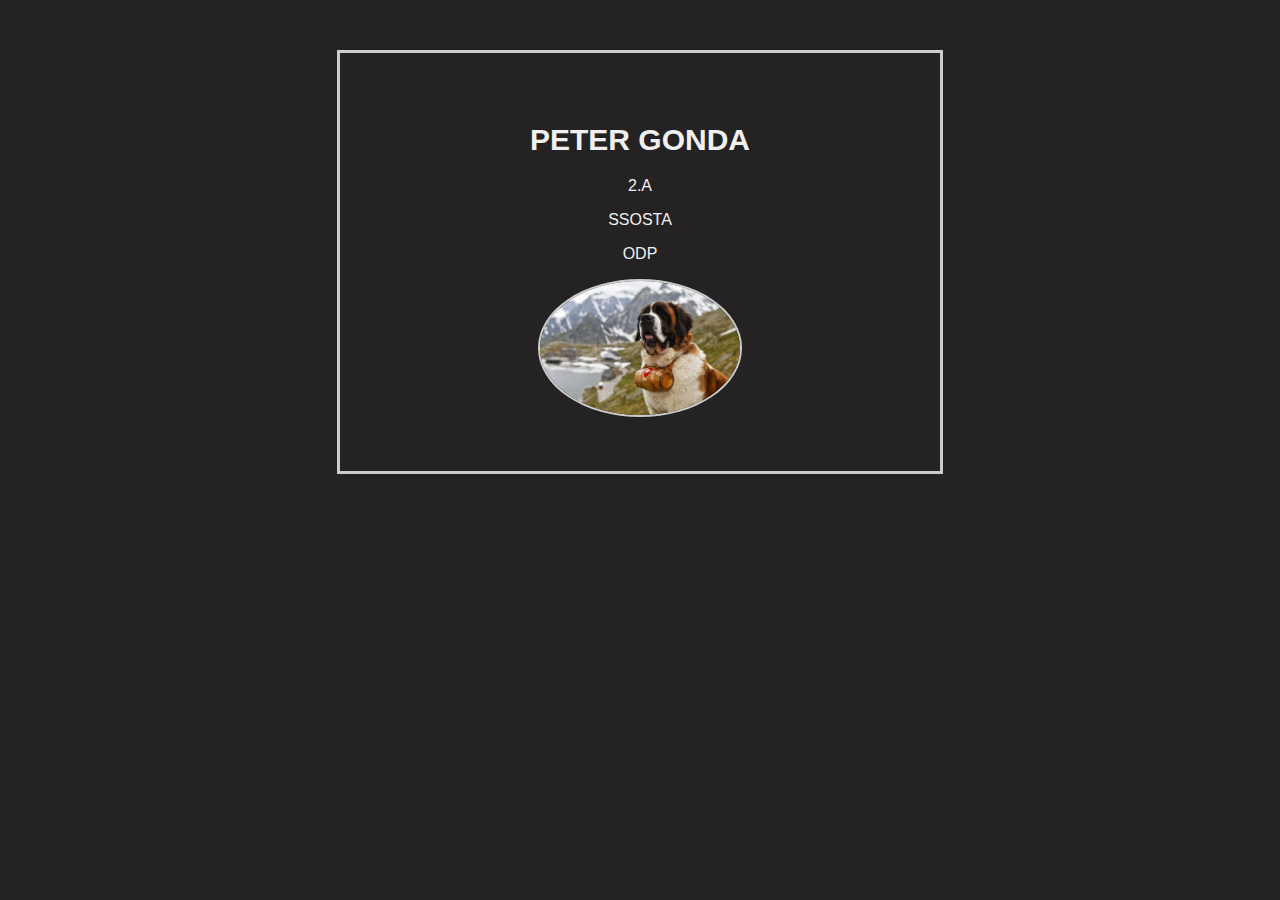
==== index.html @ 5d7754fa "Add files via upload" ====
<!DOCTYPE html>
<html lang="en">
<head>
    <meta charset="UTF-8">
    <meta http-equiv="X-UA-Compatible" content="IE=edge">
    <meta name="viewport" content="width=device-width, initial-scale=1.0">
    <title>HTML/CSS-Work001</title>
    <link rel="stylesheet" href="design.css">
</head>
<body>
    <article>
    <header>
    <h1><b>Peter Gonda</b></h1>
    </header>
    <div>
    <p class="para">2.A</p>
    <p class="para">SSOSTA</p>
    <p class="para">ODP</p>
    </div>
    <footer>
    <a href="https://www.youtube.com/watch?v=AGvy8ZR7xPo" target="_blank"><img src="bern1.jpg" alt="" class="foto"></a>
    </footer>
    </article>
</body>
</html>
---- design.css ----
body{
    color: rgb(240, 240, 240);
    background-color: rgb(36, 34, 34);
    font-family: Arial, Helvetica, sans-serif;
    text-align: center;
    /* background-image: url(bern1.jpg); */
}

article{
    border: 3px solid #ccc;
    margin: 50px auto;
    padding: 50px;
    max-width: 500px;
}

.foto{
    width: 200px;
    border-radius: 50%;
    border: 2px solid #ccc;
}

h1{
    font-size: 30px;
    font-weight: bold;
    text-transform: uppercase;
}

h1:hover{
    color: blueviolet; 
}

footer a:hover img{
    border-color: blueviolet;
}

.para:hover{
    color: blueviolet;
}
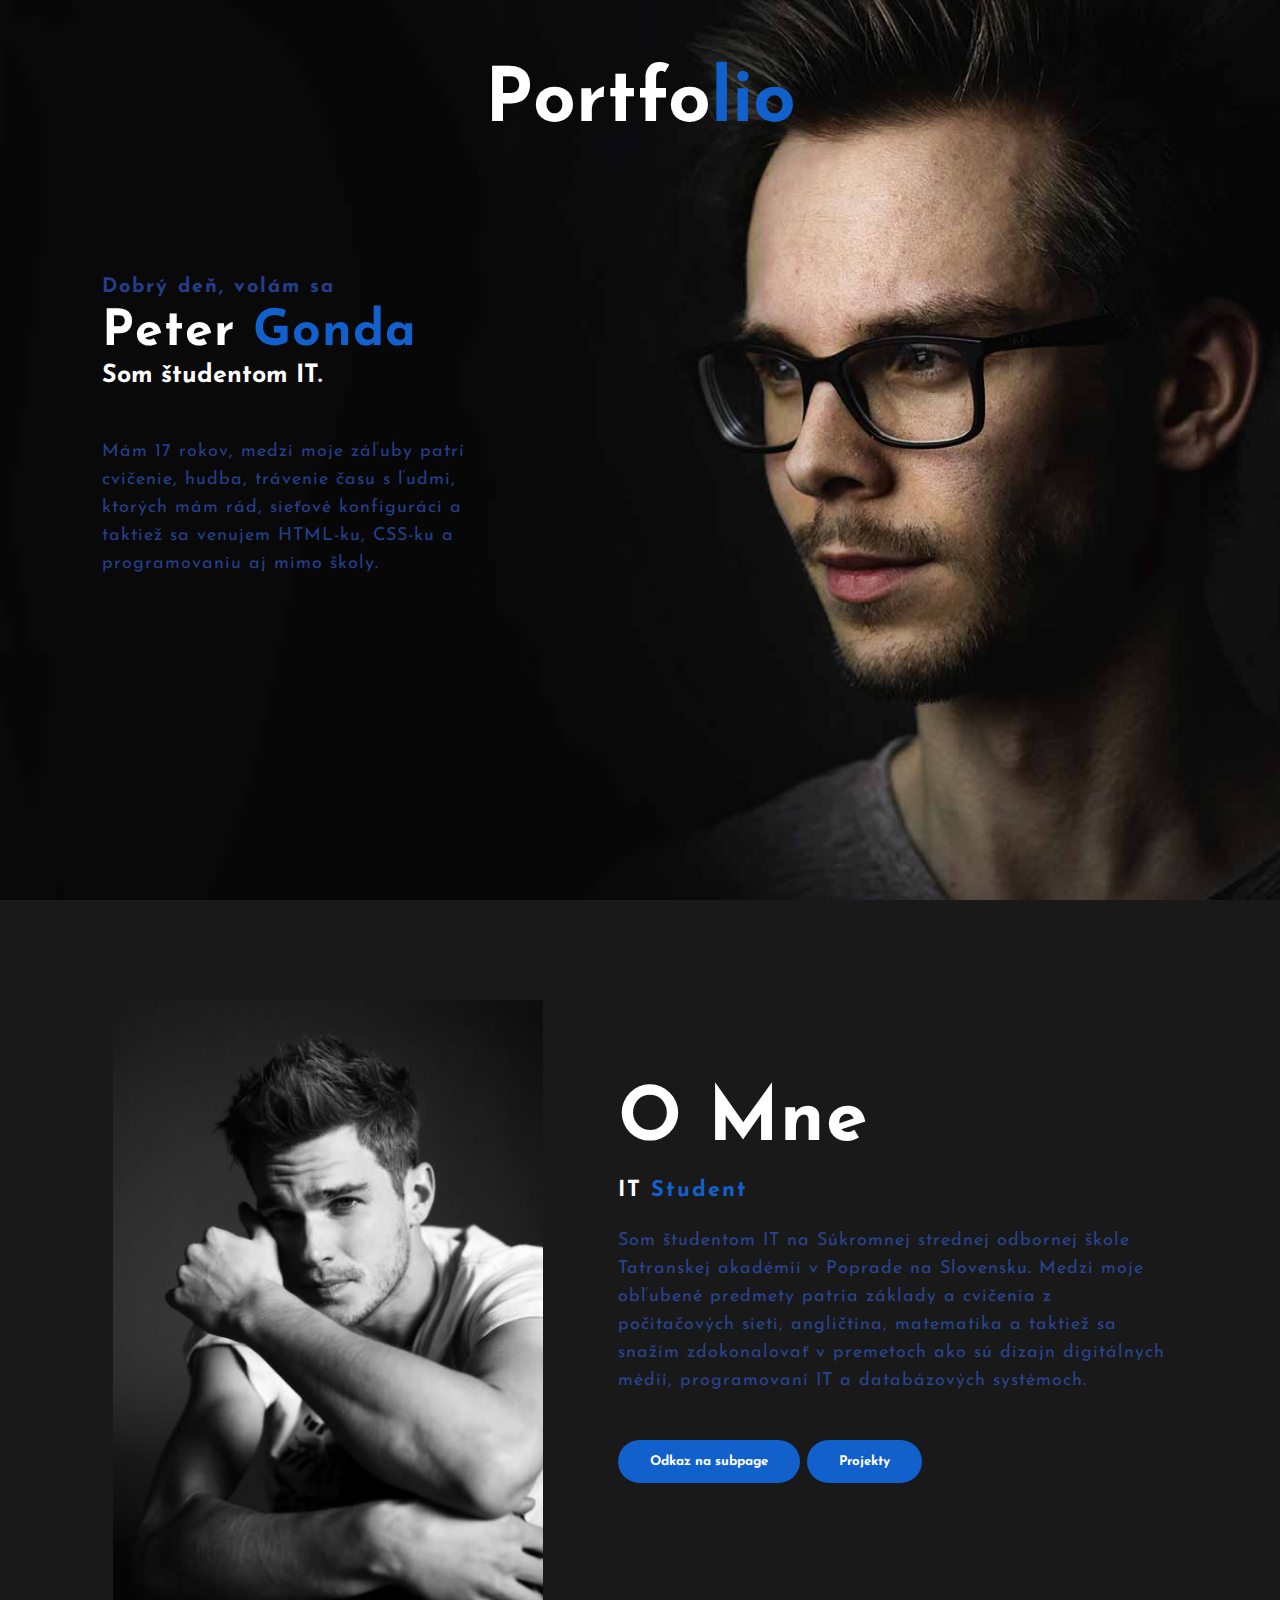
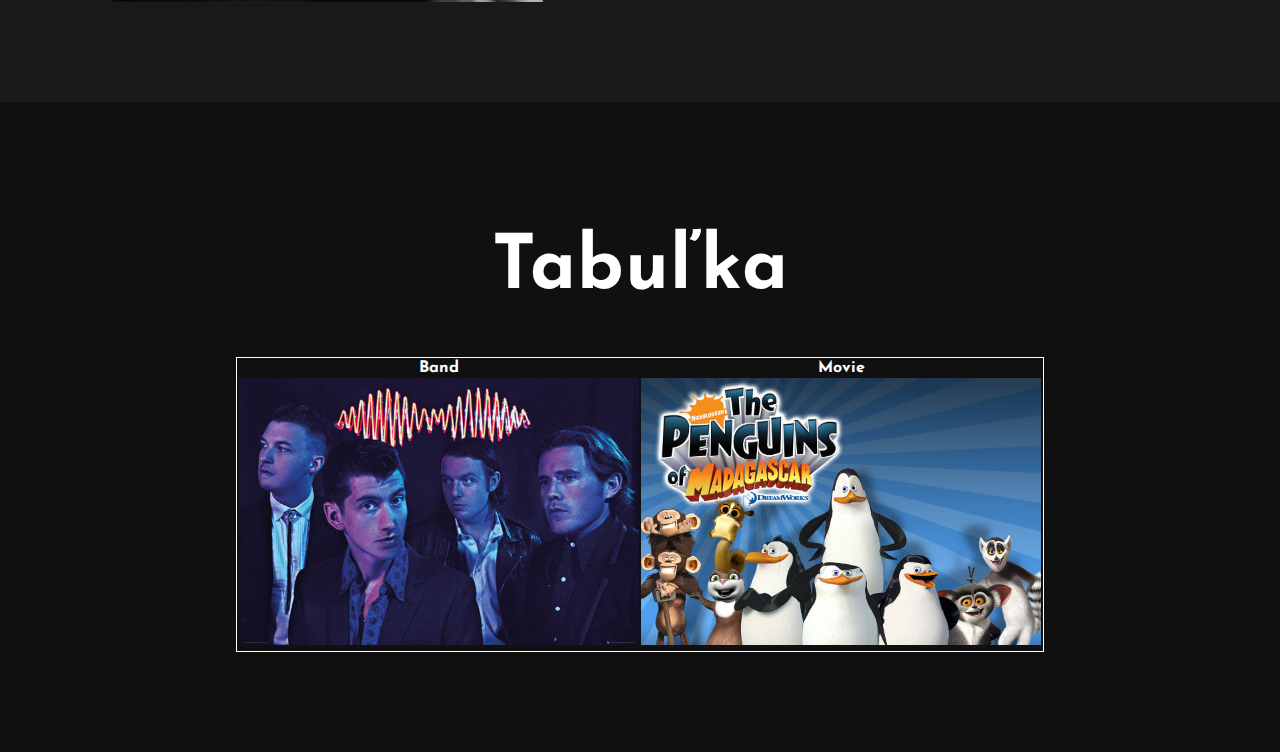
==== commit 7494ef2c: "commit" ====
--- a/index.html
+++ b/index.html
@@ -1,25 +1,73 @@
-<!DOCTYPE html>
-<html lang="en">
-<head>
-    <meta charset="UTF-8">
-    <meta http-equiv="X-UA-Compatible" content="IE=edge">
-    <meta name="viewport" content="width=device-width, initial-scale=1.0">
-    <title>HTML/CSS-Work001</title>
-    <link rel="stylesheet" href="design.css">
-</head>
-<body>
-    <article>
-    <header>
-    <h1><b>Peter Gonda</b></h1>
-    </header>
-    <div>
-    <p class="para">2.A</p>
-    <p class="para">SSOSTA</p>
-    <p class="para">ODP</p>
-    </div>
-    <footer>
-    <a href="https://www.youtube.com/watch?v=AGvy8ZR7xPo" target="_blank"><img src="bern1.jpg" alt="" class="foto"></a>
-    </footer>
-    </article>
-</body>
+<!DOCTYPE html>
+<html lang="en">
+<head>
+    <title>Portfolio</title>
+        <link rel="stylesheet" type="text/css" href="css/mystyle.css">
+
+        <link rel="preconnect" href="https://fonts.gstatic.com">
+    <link href="https://fonts.googleapis.com/css2?family=Josefin+Sans:ital,wght@0,100;0,200;0,300;0,400;0,500;0,600;0,700;1,100;1,200;1,300;1,400;1,500;1,600;1,700&display=swap" rel="stylesheet">
+
+    <link rel="stylesheet" href="https://cdnjs.cloudflare.com/ajax/libs/font-awesome/5.15.3/css/all.min.css" integrity="sha512-iBBXm8fW90+nuLcSKlbmrPcLa0OT92xO1BIsZ+ywDWZCvqsWgccV3gFoRBv0z+8dLJgyAHIhR35VZc2oM/gI1w==" crossorigin="anonymous" referrerpolicy="no-referrer" />
+
+    <meta charset="UTF-8">
+    <meta http-equiv="X-UA-Compatible" content="IE=edge">
+    <meta name="viewport" content="width=device-width, initial-scale=1.0">
+    
+</head>
+<body>
+    
+        <div class="hero">
+            <nav class="index-nav">
+                <h1 class="index-logo">Portfo<span>lio</span></h1>
+            </nav>
+    
+            <div class="content">
+                <h4>Dobrý deň, volám sa</h4>
+                <h2>Peter <span>Gonda</span></h2>
+                <h3>Som študentom IT.</h3>
+                <div class="top-page-text">
+                    <p>
+                        Mám 17 rokov, medzi moje záľuby patrí cvičenie, hudba, trávenie času s ľudmi, ktorých mám rád, sieťové konfiguráci a taktiež sa venujem HTML-ku, CSS-ku a programovaniu aj mimo školy.
+                    <p>
+                </div>
+            </div>
+        </div>
+    
+        <section class="about">
+            <div class="main">
+                <img src="img/portpic2.jpg">
+                <div class="about-text">
+                    <h2>O mne</h2>
+                    <h5>IT <span>student</span></h5>
+                    <p>
+                        Som študentom IT na Súkromnej strednej odbornej škole Tatranskej akadémii v Poprade na Slovensku. Medzi moje obľubené predmety patria základy a cvičenia z počitačových sieti, angličtina, matematika a taktiež sa snažím zdokonalovať v premetoch ako sú dizajn digitálnych médií, programovaní IT a databázových systémoch.
+                    <p>
+                    <a href="html/subpage.html"><button type="button">Odkaz na subpage</button></a>
+                    <a href="projekty/projekty.html"><button type="button">Projekty</button></a>
+                </div>
+            </div>
+        </section>
+
+        <div class="service">
+            <div class="title">
+                <h2>Tabuľka</h2>
+                <table>
+                    <tr>
+                        <th>Band</th>
+                        <th>Movie</th>
+                      </tr>
+                    <tr>
+                        <td>
+                            <a href="https://sk.wikipedia.org/wiki/Arctic_Monkeys"><img src="img/band.jpg" alt="Actic mokaeys" width="400px"></a>
+                        </td>
+                            
+                        <td>
+                            <a href="https://cs.wikipedia.org/wiki/Tu%C4%8D%C5%88%C3%A1ci_z_Madagaskaru"><img src="img/movie.jpg" alt="The Penguines of Madagascar" width="400px"></a>
+                        </td>
+                    </tr>
+                </table>
+            </div>
+        </div>
+    
+</body>
 </html>--- a/css/mystyle.css
+++ b/css/mystyle.css
@@ -0,0 +1,368 @@
+*{
+	padding: 0;
+	margin: 0;
+	font-family: 'Josefin Sans', sans-serif;
+	box-sizing: border-box;
+}
+
+.hero{
+	height: 100vh;
+	width: 100%;
+	background-image: url(../img/background.jpg);
+	background-size: cover;
+	background-position: center;
+}
+
+ nav.index-nav{
+	text-align: center;
+	padding-top: 45px;
+	padding-left: 8%;
+	padding-right: 8%;
+ }
+
+ nav.subpage-nav{
+	display: flex;
+	align-items: center;
+	justify-content: space-between;
+	padding-top: 45px;
+	padding-left: 8%;
+	padding-right: 8%;
+} 
+
+ /* #index-logo{
+	 position: relative;
+	 left: 487px;
+ } */
+
+ .index-logo{
+	text-align: center;
+ }
+
+ .logo{
+	color: white;
+	font-size: 100px;
+	letter-spacing: 1px;
+	cursor: pointer;
+} 
+
+/* nav h1{
+	text-align: center;
+} */
+
+/* #main-heading{
+	text-align: center; 
+}*/
+
+
+span{
+	color: #1260CC;
+}
+nav ul li{
+	list-style-type: none;
+	display: inline-block;
+	padding: 10px  25px;
+}
+nav ul li a{
+	color: white;
+	text-decoration: none;
+	font-weight: bold;
+	text-transform: capitalize;
+}
+nav ul li a:hover{
+	color: #1260CC;
+	transition: .4s;
+}
+.btn{
+	background-color:#1260CC;
+	color: white;
+	text-decoration: none;
+	border: 2px solid transparent;
+	font-weight: bold;
+	padding: 10px 25px;
+	border-radius: 30px;
+	transition: transform .4s; 
+}
+.btn:hover{
+	transform: scale(1.2);
+}
+.content{
+	position: absolute;
+	top: 50%;
+	left:8%;
+	transform: translateY(-50%);
+}
+h1{
+	color: white;
+	margin: 20px 0px 20px;
+	font-size: 75px;
+}
+h2{
+    color: white;
+	font-size: 50px;
+	letter-spacing: 1px;
+	margin-top: 10px;
+    margin-bottom: 5px;
+}
+h3{
+	color: white;
+	font-size: 25px;
+	margin-bottom: 50px;
+}
+h4{
+	color: rgba(49, 91, 206, 0.678);
+	letter-spacing: 2px;
+	font-size: 20px;
+}
+.newslatter form{
+	width: 380px;
+	max-width: 100%;
+	position: relative;
+}
+.newslatter form input:first-child{
+	display: inline-block;
+	width: 100%;
+	padding: 14px 130px 14px 15px;
+	border: 2px solid #1260CC;
+	outline: none;
+	border-radius: 30px;
+}
+.newslatter form input:last-child{
+	position: absolute;
+	display: inline-block;
+	outline: none;
+	border: none;
+	padding: 10px 30px;
+	border-radius: 30px;
+	background-color:#1260CC;
+	color: white;
+	box-shadow: 0px 0px 5px #000, 0px 0px 15px #858585;
+	top: 6px;
+	right: 6px; 
+}
+
+.about{
+	width: 100%;
+	padding: 100px 0px;
+	background-color: #191919;
+}
+.about img{
+	height: auto;
+	width: 430px;
+}
+.about-text{
+	width: 550px;
+}
+.main{
+	width: 1130px;
+	max-width: 95%;
+	margin: 0 auto;
+	display: flex;
+	align-items: center;
+	justify-content: space-around;
+}
+.about-text h2{
+	color: white;
+	font-size: 75px;
+	text-transform: capitalize;
+	margin-bottom: 20px;
+}
+.about-text h5{
+	color: white;
+	letter-spacing: 2px;
+	font-size: 22px;
+	margin-bottom: 25px;
+	text-transform: capitalize;
+}
+.about-text p{
+	color: rgba(49, 91, 206, 0.678);
+	letter-spacing: 1px;
+	line-height: 28px;
+	font-size: 18px;
+	margin-bottom: 45px;
+}
+
+.top-page-text p{
+    color: rgba(49, 91, 206, 0.678);
+	letter-spacing: 1px;
+	line-height: 28px;
+	font-size: 18px;
+	margin-bottom: 45px;
+    margin-right: 800px;
+}
+
+button{
+	background-color:#1260CC;
+	color: white;
+	text-decoration: none;
+	border: 2px solid transparent;
+	font-weight: bold;
+	padding: 13px 30px;
+	border-radius: 30px;
+	transition: .4s; 
+}
+button:hover{
+	background-color: transparent;
+	border: 2px solid #1260CC;
+	cursor: pointer;
+}
+
+.service{
+	background: #101010;
+	width: 100%;
+	padding: 100px 0px;
+}
+.title h2{
+	color: white;
+	font-size: 75px;
+	width: 1130px;
+	margin: 30px auto;
+	text-align: center;
+}
+.box{
+	display: flex;
+	justify-content: center;
+	align-items: center;
+	min-height: 400px;
+}
+.card{
+	height: 365px;
+	width: 335px;
+	padding: 20px 35px;
+	background: #191919;
+	border-radius: 20px;
+	margin: 15px;
+	position: relative;
+	overflow: hidden;
+	text-align: center;
+}
+.card i{
+	font-size: 50px;
+	display: block;
+	text-align: center;
+	margin: 25px 0px;
+	color: #1260CC;
+
+}
+h5{
+	color: white;
+	font-size: 23px;
+	margin-bottom: 15px;
+}
+.pra p{
+	color: rgba(49, 91, 206, 0.678);
+	font-size: 16px;
+	line-height: 27px;
+	margin-bottom: 25px;
+}
+.card .button{
+	background-color:#1260CC;
+	color: white;
+	text-decoration: none;
+	border: 2px solid transparent;
+	font-weight: bold;
+	padding: 9px 22px;
+	border-radius: 30px;
+	transition: .4s; 
+}
+.card .button:hover{
+	background-color: transparent;
+	border: 2px solid #1260CC;
+	cursor: pointer;
+}
+.contact-me{
+	width: 100%;
+	height: 290px;
+	background: #191919;
+	display: flex;
+	align-items: center;
+	flex-direction: column;
+	justify-content: center;
+}
+.contact-me p{
+	color: white;
+	font-size: 30px;
+	font-weight: bold;
+	margin-bottom: 25px;
+}
+.contact-me .button-two{
+	background-color:#1260CC;
+	color: white;
+	text-decoration: none;
+	border: 2px solid transparent;
+	font-weight: bold;
+	padding: 13px 30px;
+	border-radius: 30px;
+	transition: .4s; 
+}
+.contact-me .button-two:hover{
+	background-color: transparent;
+	border: 2px solid #1260CC;
+	cursor: pointer;
+}
+
+table{
+    margin-left: auto;
+    margin-top: 50px;
+    margin-right: auto;
+    border: solid 1px white;
+	color: white;
+}
+
+
+footer{
+	position: relative;
+	width: 100%;
+	height: 400px;
+	background: #101010;
+	display: flex;
+	flex-direction: column;
+	align-items: center;
+	justify-content: center;
+}
+footer p:nth-child(1){
+	font-size: 30px;
+	color: white;
+	margin-bottom: 20px;
+	font-weight: bold;
+}
+footer p:nth-child(2){
+	color: white;
+	font-size: 17px;
+	width: 500px;
+	text-align: center;
+	line-height: 26px;
+}
+.social{
+	display: flex;
+}
+.social a{
+	width: 45px;
+	height: 45px;
+	display: flex;
+	align-items: center;
+	justify-content: center;
+	background:  #1260CC;
+	border-radius: 50%;
+	margin: 22px 10px;
+	color: white;
+	text-decoration: none;
+	font-size: 20px;
+}
+.social a:hover{
+	transform: scale(1.3);
+	transition: .3s;
+}
+.end{
+	position: absolute;
+	color:#1260CC;
+	bottom: 35px;
+	font-size: 14px; 
+}
+
+/* 28.01.2022 */
+@media screen and (max-width: 500px){
+	body {
+		color: blue;
+	}
+}
+
